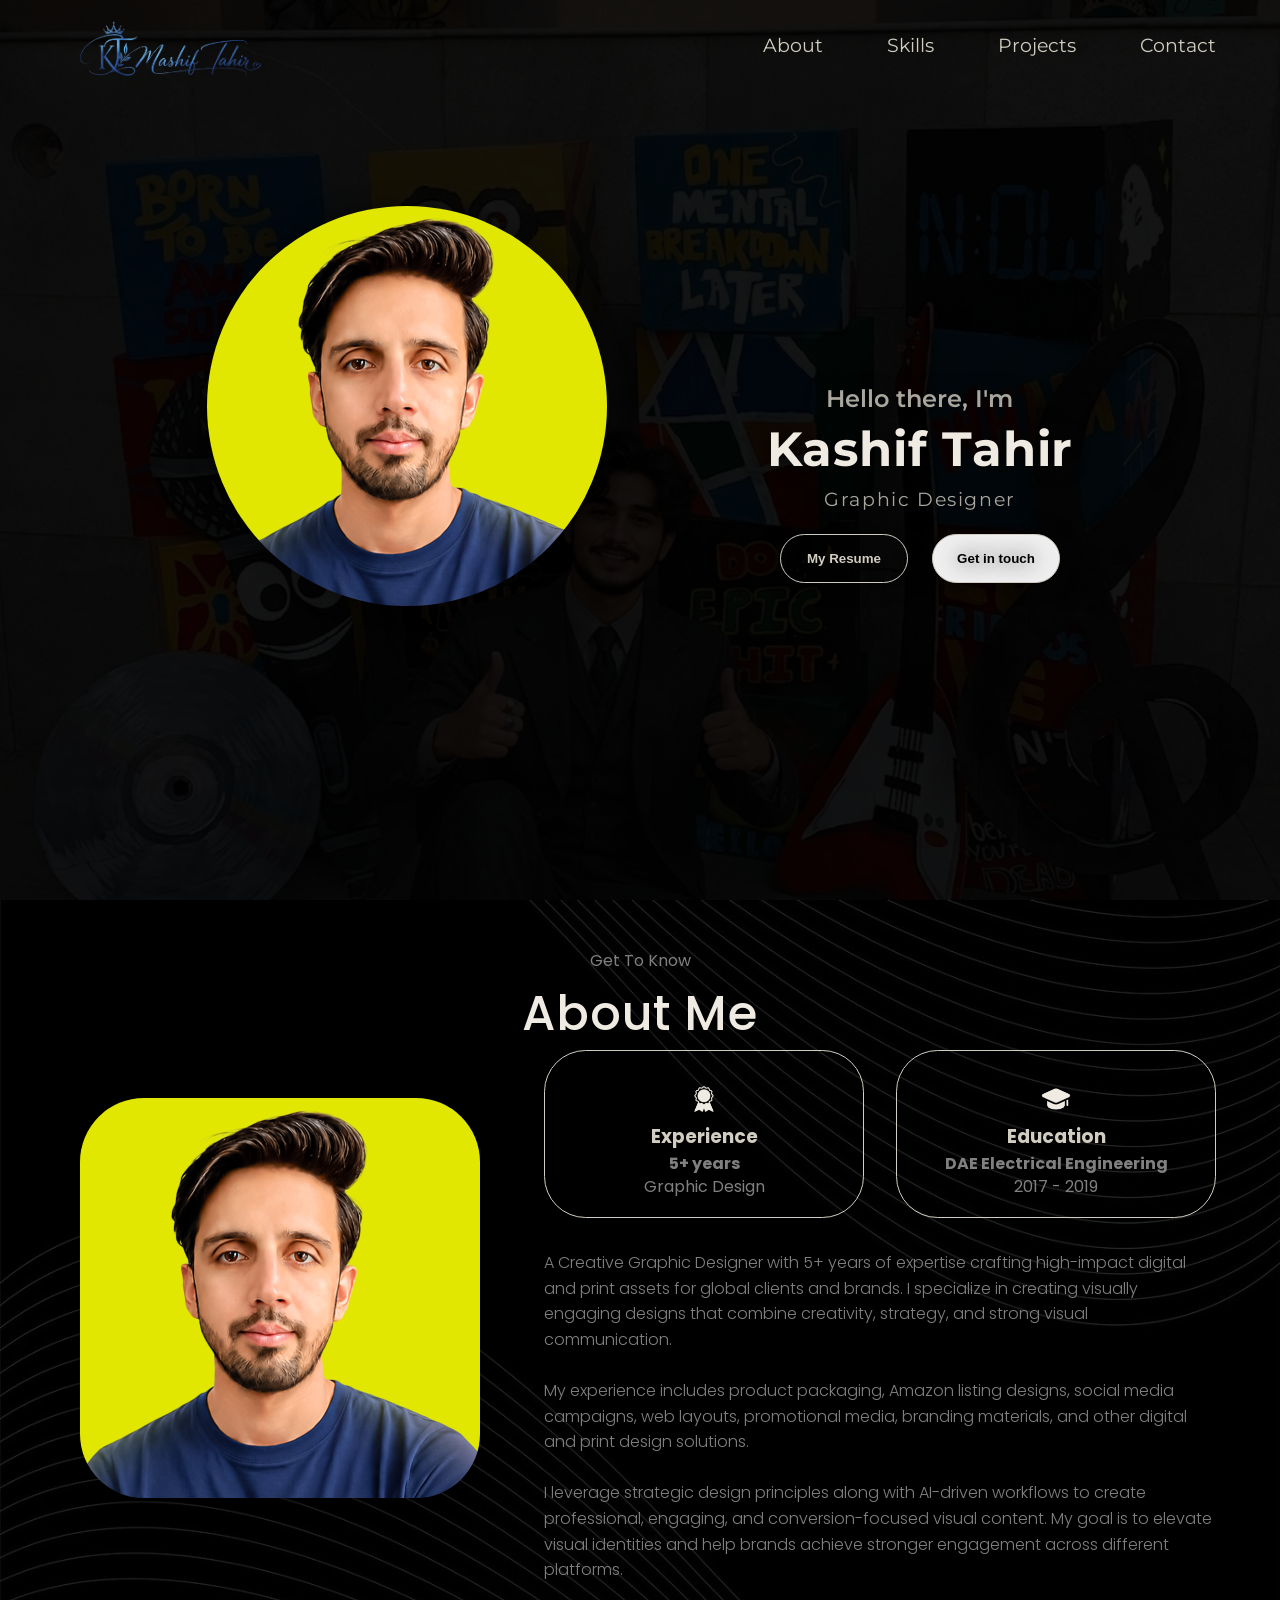
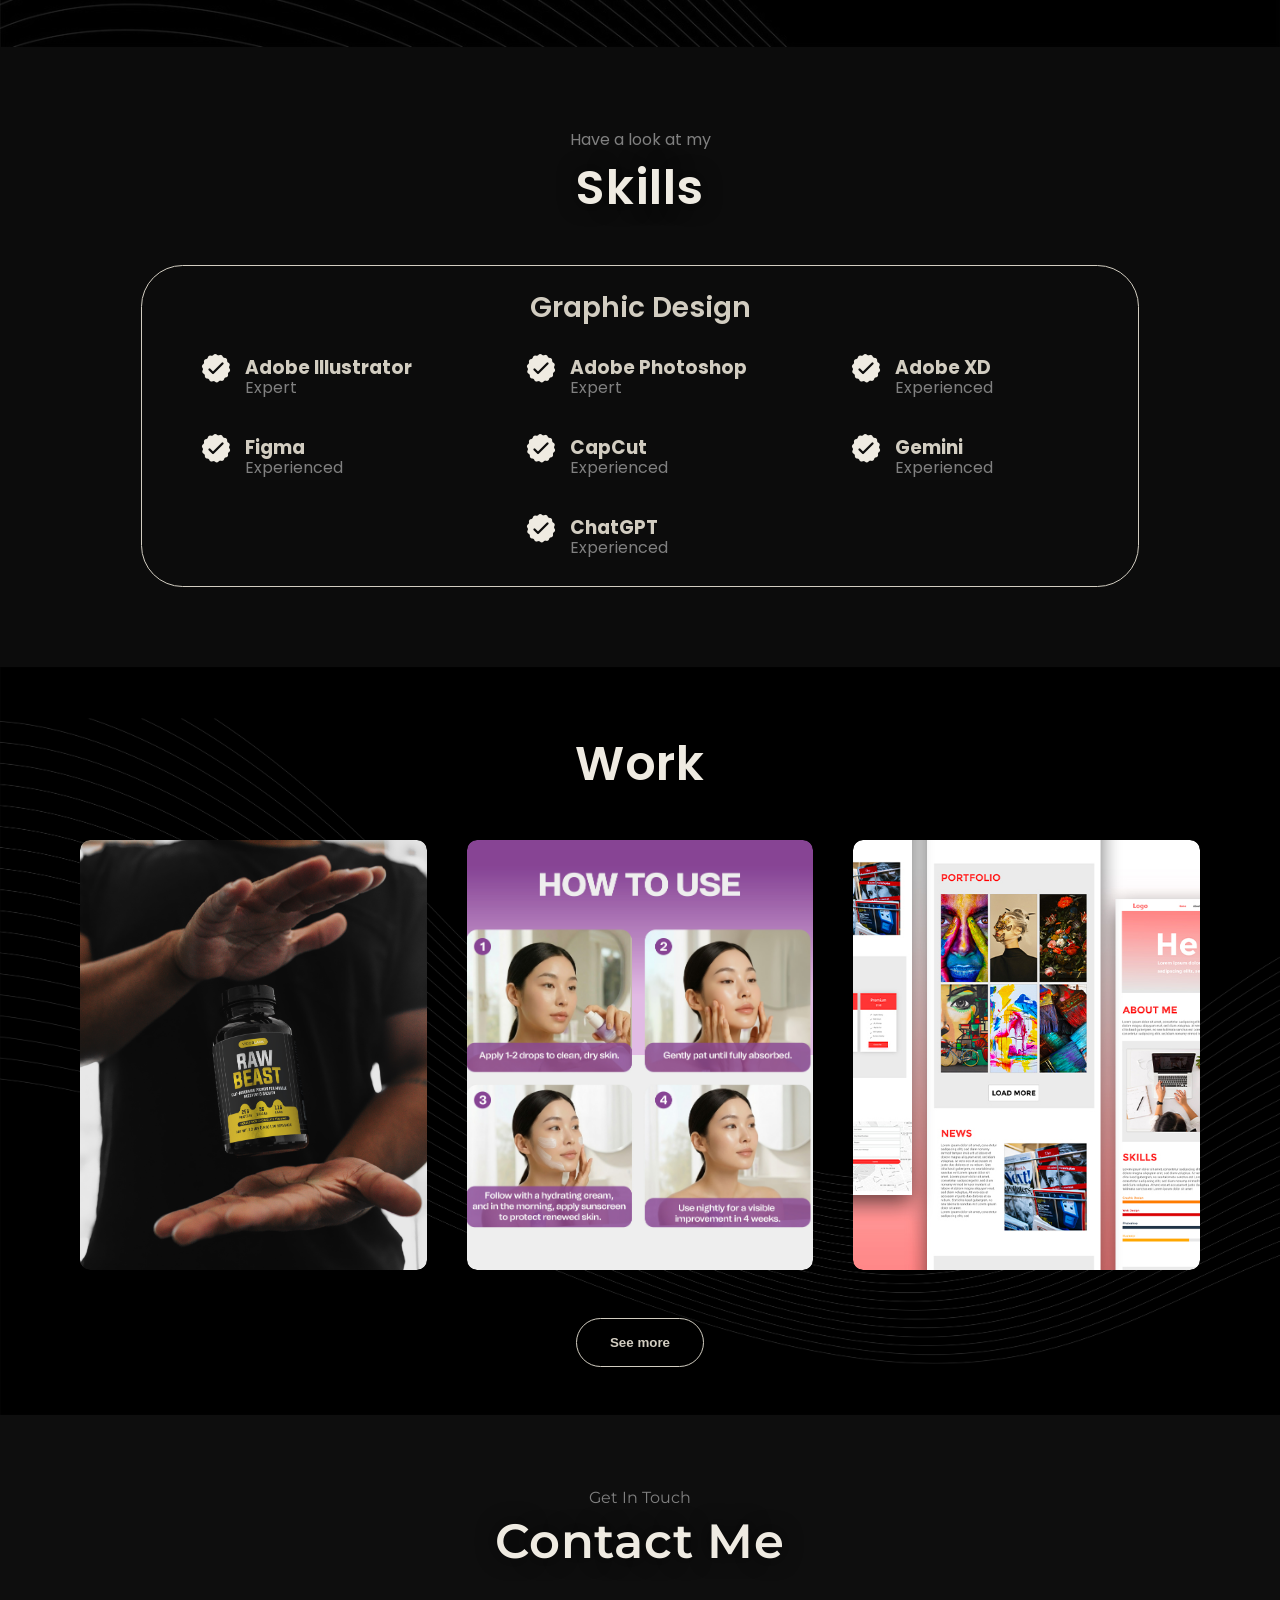
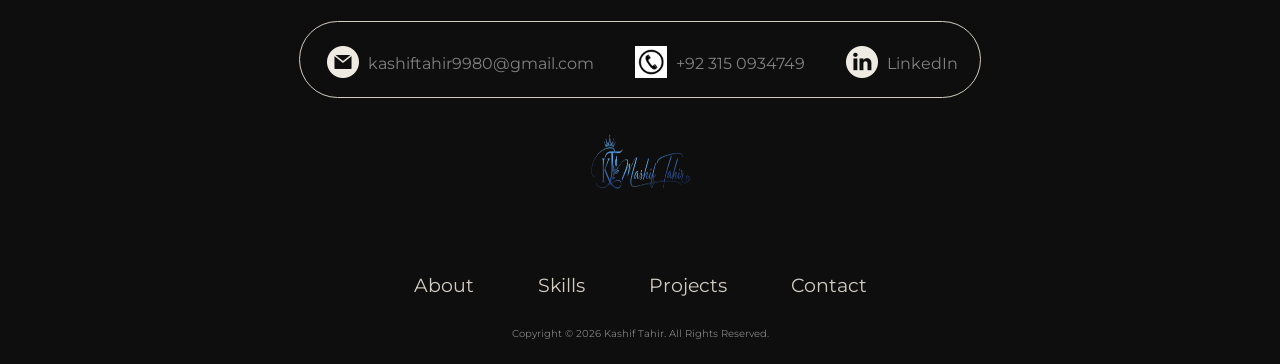
==== index.html @ 7c0a1537 "Initial commit" ====
<!DOCTYPE html>
<html lang="en">

<head>
    <meta charset="UTF-8">
    <meta name="viewport" content="width=device-width, initial-scale=1.0">
    <title>Kashif Tahir - Portfolio</title>
    <link rel="stylesheet" href="style.css">
    <link rel="stylesheet" href="mediaqueries.css">
</head>

<body bgcolor="#070707">

    <div class="intro">
        <h1 class="logo-header">
            <span class="intro-logo">K</span>
            <span class="intro-logo">A</span>
            <span class="intro-logo">S</span>
            <span class="intro-logo">H</span>
            <span class="intro-logo">I</span>
            <span class="intro-logo">F</span>
        </h1>
    </div>

    <nav id="desktop-nav" class="bgcolor">
        <div class="logo">
            <img src="./Assets/logo.png" alt="Kashif Tahir" onclick="location.href='./#profile'">
        </div>

        <div>
            <ul class="nav-links">
                <li><a href="#about">About</a></li>
                <li><a href="#skills">Skills</a></li>
                <li><a href="#projects">Projects</a></li>
                <li><a href="#contact">Contact</a></li>
            </ul>
        </div>
    </nav>

    <nav id="hamburger-nav">
        <div class="logo">Kashif Tahir</div>

        <div class="hamburger-menu">
            <div class="hamburger-icon" onclick="togglemenu()">
                <span></span>
                <span></span>
                <span></span>
            </div>

            <div class="menu-links" onclick="togglemenu()">
                <li><a href="#about" onclick="togglemenu()">About</a></li>
                <li><a href="#skills" onclick="togglemenu()">Skills</a></li>
                <li><a href="#projects" onclick="togglemenu()">Projects</a></li>
                <li><a href="#contact" onclick="togglemenu()">Contact</a></li>
            </div>
        </div>
    </nav>

    <!-- Profile -->
    <section id="profile">

        <div class="section__pic-container">
            <img class="home-pic"
                src="./Assets/hero.jpeg"
                alt="Kashif Tahir Graphic Designer">
        </div>

        <div class="section__text" class="show">

            <p class="section__text__p1">
                Hello there, I'm
            </p>

            <h1 class="title">
                Kashif Tahir
            </h1>

            <p class="section__text__p2">
                Graphic Designer
            </p>

            <div class="btn-container">

                <button class="btn btn-color-2"
                    onclick="window.open('./Assets/Kashif_Tahir_Professional_CV.pdf')">
                    My Resume
                </button>

                <button class="btn btn-color-1"
                    onclick="location.href='./#contact'">
                    Get in touch
                </button>

            </div>

        </div>
    </section>


    <!-- About -->
    <section id="about">

        <p class="section__text">
            Get To Know
        </p>

        <h1 class="title2">
            About Me
        </h1>

        <div class="section-container">

            <div class="section__pic-container">
                <img src="./Assets/hero.jpeg"
                    alt="Kashif Tahir Profile Picture"
                    class="about-pic">
            </div>

            <div class="about-details-container">

                <div class="about-containers">

                    <!-- Experience -->
                    <div class="details-container">

                        <img src="./Assets/experience.png"
                            alt="experience icon"
                            class="icon">

                        <h3 class="about-headings">
                            Experience
                        </h3>

                        <p>
                            <b>5+ years</b><br>
                            Graphic Design
                        </p>

                    </div>


                    <!-- Education -->
                    <div class="details-container">

                        <img src="./Assets/graduation.png"
                            alt="education icon"
                            class="icon">

                        <h3 class="about-headings">
                            Education
                        </h3>

                        <p>
                            <b>DAE Electrical Engineering</b><br>
                            2017 - 2019
                        </p>

                    </div>

                </div>


                <!-- About Description -->
                <div class="text-container">

                    <p>
                        A Creative Graphic Designer with 5+ years of expertise
                        crafting high-impact digital and print assets for
                        global clients and brands. I specialize in creating
                        visually engaging designs that combine creativity,
                        strategy, and strong visual communication.

                        <br><br>

                        My experience includes product packaging, Amazon
                        listing designs, social media campaigns, web layouts,
                        promotional media, branding materials, and other
                        digital and print design solutions.

                        <br><br>

                        I leverage strategic design principles along with
                        AI-driven workflows to create professional,
                        engaging, and conversion-focused visual content.
                        My goal is to elevate visual identities and help
                        brands achieve stronger engagement across different
                        platforms.

                    </p>

                </div>

            </div>

        </div>

    </section>


    <!-- Skills -->
    <section id="skills">

        <p class="section__text">
            Have a look at my
        </p>

        <h1 class="title">
            Skills
        </h1>

        <div class="skills-details-container">

            <div class="sk-details-container">

                <h2 class="skills-subtitle">
                    Graphic Design
                </h2>

                <div class="article-container">

                    <article>
                        <img src="./Assets/checkmark.png"
                            alt="skills checkmark"
                            class="icon">

                        <div>
                            <h3>Adobe Illustrator</h3>
                            <p>Expert</p>
                        </div>
                    </article>


                    <article>
                        <img src="./Assets/checkmark.png"
                            alt="skills checkmark"
                            class="icon">

                        <div>
                            <h3>Adobe Photoshop</h3>
                            <p>Expert</p>
                        </div>
                    </article>


                    <article>
                        <img src="./Assets/checkmark.png"
                            alt="skills checkmark"
                            class="icon">

                        <div>
                            <h3>Adobe XD</h3>
                            <p>Experienced</p>
                        </div>
                    </article>


                    <article>
                        <img src="./Assets/checkmark.png"
                            alt="skills checkmark"
                            class="icon">

                        <div>
                            <h3>Figma</h3>
                            <p>Experienced</p>
                        </div>
                    </article>


                    <article>
                        <img src="./Assets/checkmark.png"
                            alt="skills checkmark"
                            class="icon">

                        <div>
                            <h3>CapCut</h3>
                            <p>Experienced</p>
                        </div>
                    </article>


                    <article>
                        <img src="./Assets/checkmark.png"
                            alt="skills checkmark"
                            class="icon">

                        <div>
                            <h3>Gemini</h3>
                            <p>Experienced</p>
                        </div>
                    </article>


                    <article>
                        <img src="./Assets/checkmark.png"
                            alt="skills checkmark"
                            class="icon">

                        <div>
                            <h3>ChatGPT</h3>
                            <p>Experienced</p>
                        </div>
                    </article>

                </div>

            </div>

        </div>

    </section>


    <!-- Projects / Work -->
    <section id="projects">

        <p class="section__text">
            Explore my
        </p>

        <h1 class="title">
            Work
        </h1>

        <div class="work-list">

            <a href="./Assets/work1.jpeg">
                <div class="work">

                    <img src="./Assets/work1.jpeg"
                        alt="Product Packaging Design">

                    <div class="layer">
                        <h3>Product Packaging Design</h3>
                    </div>

                </div>
            </a>


            <a href="./Assets/work12.jpeg">
                <div class="work">

                    <img src="./Assets/work12.jpeg"
                        alt="Amazon Listing Design">

                    <div class="layer">
                        <h3>Amazon Listing Design</h3>
                    </div>

                </div>
            </a>


            <a href="./Assets/work3.jpeg">
                <div class="work">

                    <img src="./Assets/work3.jpeg"
                        alt="Social Media Design">

                    <div class="layer">
                        <h3>Social Media Design</h3>
                    </div>

                </div>
            </a>

        </div>

        <a href="projects.html">
            <button class="btn btn-color-2">
                See more
            </button>
        </a>

    </section>


    <!-- Contact -->
    <section id="contact">

        <p class="section__text"
            style="padding-bottom: 0.3rem;">
            Get In Touch
        </p>

        <h1 class="title"
            style="font-weight: 600;">
            Contact Me
        </h1>


        <div class="contact-info-upper-container">

            <!-- Email -->
            <div class="contact-info-container">

                <a href="mailto:kashiftahir9980@gmail.com">

                    <img src="./Assets/email.png"
                        alt="Email icon"
                        class="icon contact-icon">

                    <p>
                        kashiftahir9980@gmail.com
                    </p>

                </a>

            </div>


            <!-- Phone -->
            <div class="contact-info-container">

                <a href="tel:+923150934749">

                    <img src="./Assets/phone.png"
                        alt="Phone icon"
                        class="icon contact-icon">

                    <p>
                        +92 315 0934749
                    </p>

                </a>

            </div>


            <!-- LinkedIn -->
            <div class="contact-info-container">

                <a href="https://linkedin.com/in/kashif-tahir"
                    target="_blank">

                    <img src="./Assets/linkedin.png"
                        alt="LinkedIn icon"
                        class="icon contact-icon">

                    <p>
                        LinkedIn
                    </p>

                </a>

            </div>

        </div>


        <div class="logo">

            <img src="./Assets/logo.png"
                alt="Kashif Tahir"
                onclick="location.href='./#profile'">

        </div>

    </section>


    <!-- Footer -->
    <footer>

        <nav>

            <div class="nav-links-container2">

                <ul class="nav-links">

                    <li>
                        <a href="#about">
                            About
                        </a>
                    </li>

                    <li>
                        <a href="#skills">
                            Skills
                        </a>
                    </li>

                    <li>
                        <a href="#projects">
                            Projects
                        </a>
                    </li>

                    <li>
                        <a href="#contact">
                            Contact
                        </a>
                    </li>

                </ul>

            </div>

        </nav>

        <br>

        <p>
            Copyright &#169; 2026 Kashif Tahir.
            All Rights Reserved.
        </p>

    </footer>


    <script defer src="script.js"></script>

</body>

</html>
---- style.css ----
/*GENERAL*/

@import url('https://fonts.googleapis.com/css2?family=Montserrat:ital,wght@0,100..900;1,100..900&display=swap');
@import url('https://fonts.googleapis.com/css2?family=Poppins:ital,wght@0,100;0,200;0,300;0,400;0,500;0,600;0,700;0,800;0,900;1,100;1,200;1,300;1,400;1,500;1,600;1,700;1,800;1,900&display=swap');
@font-face {
    font-family: myfont;
    src: url("./Assets/BrittanySignature.ttf") format("ttf");
    font-weight: normal;
    font-style: normal;

}

*{
    margin: 0;
    padding: 0;
}

body {   
    font-family: "Montserrat", "Poppins" ;
    background-color: #0e0e0e;

}

body::-webkit-scrollbar {
    display: none;
}

html {
    scroll-behavior: smooth;
}

p {
    color: rgb(128, 128, 128);
}

/* INTRO SCREEN */

.intro{
    position: fixed;
    z-index: 2;
    left: 0;
    top: 0;
    width: 100%;
    height: 100vh;
    background-color: #0c0c0c;
    transition: 1s;
}

.logo-header {
    position: absolute;
    top: 45%;
    left: 50%;
    transform: translate(-50%, -50%);
    color: #d2cdc1;
}

.intro-logo {
    position: relative;
    display: inline-block;
    bottom: -25px;
    opacity: 0;
    font-weight: 300;
    font-family: 'Montserrat';
}

.intro-logo.active {
    bottom: 0;
    opacity: 1;
    transition: ease-in-out 0.5s;
}

.intro-logo.fade {
    bottom: 150px;
    opacity: 0;
    transition: ease-in-out 0.5s;
}


/*TRANSITION*/

a, .btn {
  transition: all 300ms ease;  
}

/*DESKTOP NAV*/

#desktop-nav {
    display: flex;
    width: 90%;
    
    position: absolute;
    justify-content: space-between;
    align-items: center;
    height: 10vh;
    padding: 0 5%;
    z-index: 1;

    /* transition: all 300ms ease; */
}

/* .bgcolor {
    background-color:none;
    transition: all 300ms ease;
} */


.nav-links {
    gap: 4rem;
    list-style: none;
    font-size: 1.2rem;
    margin-top: 0.3rem;

}

a {
    color: #d2cdc1;
    text-decoration: none;
    text-decoration-color: #141414;
}

nav a:hover {
    color: purple;
    text-decoration: underline;
    text-underline-offset: 0.8rem;
}

#desktop-nav .logo {
    display: flex;
    height: 65px;
    width: 105px;
    margin-top: 0.5rem;
    padding-left: 10px;
}

.logo:hover {
    cursor: pointer;
}

/*HAMBURGER NAV*/


#hamburger-nav, .nav-links {
    display: flex;
}

#hamburger-nav {
    justify-content: center;
    align-items: center;
    height: 10vh;
    padding-left: 5rem;
    padding-right: 6rem;
    position: absolute;
    background-color: transparent;
    color: transparent;
    z-index: 1;
}

#hamburger-nav {
    display: none;
}

.hamburger-menu {
    position: relative;
    display: inline-block;
}

.hamburger-icon {
    display: flex;
    flex-direction: column;
    justify-content: space-between;
    height: 24px;
    width: 30px;
    cursor: pointer;
}

.hamburger-icon span {
    width: 100%;
    height: 2px;
    background-color: #d2cdc1;
    transition: all 0.3 ease-in-out;
}

.menu-links {
    position: absolute;
    top: 100%;
    right: 0;
    background-color: #141414;
    width: fit-content;
    max-height: 0;
    overflow: hidden;
    transition: all 0.3 ease-in-out;
}

.menu-links a {
    display: block;
    padding: 10px;
    text-align: center;
    font-size: 1.5rem;
    color: #d2cdc1;
    text-decoration: none;
    transition: all 0.3 ease-in-out;
}

.menu-links li {
    list-style: none;
}

.menu-links.open {
    max-height: 300px;
}

.hamburger-icon.open span:first-child {
    transform: rotate(45deg) translate(10px,5px);
}

.hamburger-icon.open span:nth-child(2) {
    opacity: 0;;
}

.hamburger-icon.open span:last-child {
    transform: rotate(-45deg) translate(10px,-5px);
}

.hamburger-icon span:first-child {
    transform: none;
}

.hamburger-icon span:first-child {
    opacity: 1;
}

.hamburger-icon span:first-child {
    transform: none;
}

/*SECTIONS*/

section {
    padding-top: 4vh;
    height: 96vh;
    box-sizing: border-box;
    min-height: fit-content;
}

.section-container {
    display: flex;
}

/*PROFILE SECTION*/

#profile {
    padding-top: 3.5rem;
    display: flex;
    justify-content: center;
    gap: 10rem;
    height: 100vh;
    background-color: #0a0a0a;
    background-image: url('./Assets/bg.png');
    background-size: cover;
    background-repeat: no-repeat;
    background-attachment: fixed;
    background-position: center;
    background-blend-mode: overlay;
    background-size: 105%;
}



.home-pic {
    display: flex;
    height: 400px;
    width: 400px;
    margin: 9.4rem 0;
    border-radius: 50%;
    box-shadow: 0 0 25px rgba(0, 0, 0,0.4);
}

.section__text {
    align-self: center;
    text-align: center;
    opacity: 0;
    transition: all 800ms;
    filter: blur(5px);
}

.show{
    opacity: 1;
    filter: blur(0);

}

.section__text p {
    color: #a9a69e;
    text-shadow: 0 0 20px rgba(0,0,0, 0.744);
}

.section__text__p1 {
    font-weight: 600;
    text-align: center;
    font-size: 1.5rem;
    margin-bottom: 0.4rem;
    margin-top: 0.7rem;
}

.section__text__p2 {
    font-weight: 400;
    letter-spacing: 0.1rem;
    font-size: 1.2rem;
}

.title {
    font-weight: 700;
    font-size: 3rem;
    text-align: center;
    color: #efebe2;
    margin-bottom: 0.6rem;
    text-shadow: 0 0 20px rgba(0,0,0, 0.744);
    letter-spacing: 0.05rem;
}

#socials_container {
    display: flex;
    justify-content: center;
    margin-top: 2rem;
    gap: 1rem;
}

/*ICONS*/

.icon {
    cursor: pointer;
    height: 2rem;
    margin-top: 1rem;
    text-shadow: 0 0 20px rgba(0,0,0, 0.8);
    padding-inline: 5px;
}

.btn-container {
    display: flex;
    justify-content: center;
    gap: 1rem;
    transition-delay: 1s;
}

.btn {
    font-weight: 600;
    transition: all 300ms ease;
    padding: 1rem;
    width: 8rem;
    border-radius: 2rem;
    margin-top: 1.4rem;   
    box-shadow: 0 0 20px rgba(0, 0, 0, 0.8);
    text-shadow: 0 0 20px rgba(0,0,0, 0.8);
}

.btn-color-1, .btn-color-2 {
    border: #d2cdc1 0.1rem solid;
}
.btn-color-2 {
    color: #d2cdc1;
}

.btn-color-1:hover, .btn-color-2:hover {
    cursor: pointer;
}

.btn-color-2:hover {
    background: none;
    color: purple;
    border: purple 0.1rem solid;
    box-shadow: 0 0 20px rgba(128,0,128,0.3);
}

.btn-color-1:hover {
    background: purple;
    color: #d2cdc1;
    border: purple;
    box-shadow: 0 0 20px rgba(128,0,128,0.3);
}

.btn-color-2 {
    background: none;
}

btn-color-2:hover {
    border:#d2cdc1 0.1rem solid;
}

.btn-container {
    gap: 1.5rem;
}

/*ABOUT SECTION*/

#about {
    position: relative;
    padding-top: 3rem;
    padding-bottom: 4rem;
    height: auto;
    background-color: #222222;
    background-image: url('./Assets/black.jpg');
    background-size: cover;
    background-repeat: no-repeat;
    background-blend-mode: overlay;
    font-family: "Poppins";
}

.title2 {
    font-family: "Poppins", sans-serif;
    color: #efebe2;
    margin-top: 0.3rem;
    font-weight: 500;
    font-size: 3rem;
    text-align: center;
    text-shadow: 0 0 20px rgba(0,0,0, 0.744);
    letter-spacing: 0.05rem;
}

.about-pic {
    height: 400px;
    width: 400px;
    margin-left: 3rem;
    margin-top: 3rem;
    border-radius: 4rem;
    box-shadow: 0 0 25px rgba(0, 0, 0,0.4);
}

.about-containers {
    gap: 2rem;
    margin-bottom: 2rem;
    padding-left: 2rem;
    padding-right: 2rem;
    justify-content: center;
}

.about-details-container {
    justify-content: center;
    flex-direction: column;
    flex: 1;
}

.about-containers,
.about-details-container {
    display: flex;
}

.section-container {
    gap: 2rem;
    height: auto;
    align-items: flex-start;
    padding: 0 2rem;
}

.details-container {
    padding: 1rem 1.5rem 1.2rem 1.5rem;
    flex: 1;
    background: none;
    border-radius: 2.6rem;
    border: #d2cdc1 0.1rem solid;
    text-align: center;
    line-height: 1.4rem;
    transition: all 300ms ease;
}

.details-container:hover {
    background: #0a0a0a;
    color: purple;
    border: purple 0.1rem solid;
    box-shadow: 0 0 20px rgba(128,0,128,0.3);
}

.about-headings {
    color: #d2cdc1;
    padding-top: 0.3rem;
    padding-bottom: 0.3rem;
}

.text-container {
    font-family: "Poppins", sans-serif;
    font-weight: 300;
    color: #d2cdc1;
    padding: 0 2rem 0 2rem;
    text-align: left;
    line-height: 1.6rem;
}

/*SKILLS*/

#skills {
    position: relative;
    background-image: url(./Assets/about.jpeg);
    padding: 5rem 0;
    height: 100vh;
    background-color: #0c0c0c;
    background-size: cover;
    background-repeat: no-repeat;
    background-blend-mode: overlay;
    font-family: "Poppins";
    background-position: center;
    background-attachment: fixed;
    height: fit-content;
}

#skills .title{
    font-weight: 600;
}

.skills-subtitle {
    color: #d2cdc1;
    font-weight: 600;
    font-size: 1.75rem;
    margin-bottom: 2rem;
    margin-top: 2rem;

}

.skills-details-container {
    display: flex;
    justify-content: center;
    flex-direction: column;
}

.article-container {
    display: flex;
    text-align: initial;
    flex-wrap: wrap;
    flex-direction: row;
    gap: 2rem;
    justify-content: space-evenly;
    padding-bottom: 1rem;
}

article {
    display: flex;
    width: 15rem;
    justify-content: left;
    gap: 0.5rem;
    margin-top: 0.5rem;
}
article .icon {
    cursor: default;
    margin-top: -4px;
}
article h3{
    color: #d2cdc1;
}

.sk-details-container {
    padding-bottom: 0.8rem;
    flex: 1;
    background: none;
    border-radius: 2.6rem;
    border: #070707 0.1rem solid;
    border-color: #d2cdc1;
    text-align: center;
    line-height: 1.25rem;
    margin-left: 11%;
    margin-right: 11%;
    margin-top: 2rem;
    padding-bottom: 0.7rem;
    transition: all 300ms ease;
}

.sk-details-container:hover{
    background: #0a0a0a;
    color: purple;
    border: purple 0.1rem solid;
    box-shadow: 0 0 15px rgba(128,0,128,0.2);
}



/* PROJECTS */

#projects {
    position: relative;
    background-image: url("./Assets/huji22.jpg");
    background-color: #1e1e1e;
    background-size: cover;
    background-repeat: no-repeat;
    background-blend-mode: overlay;
    font-family: "Poppins";
    height: fit-content;
    padding-bottom: 3rem;
}

#projects .title {
    font-weight: 600;
}

.work-list {
    display: grid;
    grid-template-columns: repeat(auto-fit, minmax(300px, 2fr));
    grid-gap: 40px;
    margin: 40px 5rem;
}

.work {
    border-radius: 10px;
    position: relative;
    overflow: hidden;
}

.work img {
    width: 100%;
    border-radius: 10px;
    display: block;
    aspect-ratio: 1/1;
    transition: transform 0.3s;
}

.layer {
    width: 100%;
    height: 0;
    background: linear-gradient(rgba(0,0,0,0), #070707) ;
    border-radius: 10px;
    position: absolute;
    left: 0;
    bottom: 0;
    overflow: hidden;
    display: flex;
    align-items: center;
    justify-content: center;
    flex-direction: column;
    text-align: center;
    transition: height 0.3s;
}

.layer h3 {
    color: #d2cdc1;
    text-shadow: 0 0 40px #070707;
    font-weight: 600;
}


.work img {
    height: 430px;
    width: 100%;
    object-fit: cover;
}

.work:hover img{
    transform: scale(1.1);
    width: 100%;
    border-radius: 10px;
    display: block;
    
}

.work:hover .layer {
    height: 100%;
}

.work:hover{
    box-shadow:  0 0 40px rgba(0, 0, 0, 0.204);
}

#projects button {
    margin: 3rem auto auto auto;
    display: block;
}


/* CONTACT */

#contact {
    height: 50vh;
    display: flex;
    justify-content: center;
    flex-direction: column;
    align-items: center;
    padding-bottom: 2rem;
}

.contact-info-upper-container {
    display: inline-block;
    justify-content: center;
    border-radius: 4rem;
    border: #d2cdc1 0.1rem solid;
    margin-top: 2.6rem;
    margin-left: auto;
    margin-right: auto;
    margin-bottom: 1rem;
    padding: 0.4rem;
    transition: all 0.3s ease;
}

.contact-info-upper-container:hover {
    border-color: purple;
    box-shadow: 0 0 30px rgba(128, 0, 128, 0.14);
}

.contact-info-container {
    display: inline-block;
    align-items: center;
    justify-content: center;
    gap: 1rem;
    margin: 0.05rem 1rem;
    padding-bottom: 0.5rem;
    width: auto;
}

.contact-info-container p {
    display: inline-block;
    justify-content: center;
    vertical-align: 9px;
}

.contact-info-container img:hover {
    color: purple;
    fill: purple;
}


#contact .logo img {
    display: flex;
    margin-top: 1rem;
    justify-content: center;
    align-items: center;
    height: 65px;
    width: 105px;
 
}

/* FOOTER */

footer{
    display: flex;
    flex-direction: column;
    align-items: center;
    justify-content: center;
}

footer .nav-links-container, .nav-links {
    padding: 0;
    margin: auto;
}
footer nav{
    padding: 0;
}

footer .nav-links-container2 {
    display: flex;
    flex-direction: column;
    justify-content: center;
    align-items: center;
    padding: 0;
    margin-top: 0.5rem;
}

.nav-links-container2 .nav-links{
    padding: 0;
    align-items: center;
    display: flex;
    flex-direction: row;
    justify-content: center;
}

footer p {
    display: flex;
    justify-content: center;
    margin-top: 0.7rem;
    padding-bottom: 1.5rem;
    font-size: x-small;
}


/* ALL PROJECTS PAGE */

#all-projects {
    position: relative;
    background-image: url("./Assets/huji25.jpg");
    background-color: #1e1e1e;
    background-size: cover;
    background-repeat: no-repeat;
    background-blend-mode: overlay;
    background-position: center;
    background-attachment: fixed;
    font-family: "Poppins";
    height: auto;
    padding-bottom: 2rem;
}

#all-projects p{
    height: 100%;
}


#all-projects .title{
    font-weight: 600;
}
---- mediaqueries.css ----
@media screen and (max-width: 1244px) {
    #about {
        height: fit-content;
        padding-bottom: 4rem;
    }
    .about-pic {
        width: 320px;
        height: 320px;
        margin-left: 2rem;
        margin-top: 3rem;
    }
    .about-containers {
        padding-right: 2rem;
        gap: 2rem;
    }
    .text-container {
        padding-right: 2rem;
    }
}

@media screen and (max-width: 1140px) {

    #desktop-nav .nav-links {
        display: none;
    }
    #desktop-nav {
        margin: 0;
        left: 0;
    }
    #hamburger-nav {
        display: flex;
        right: 0;
        padding-right: 5%;
    }
    #skills, .skills-details-container {
        padding-bottom: 3rem;
    }
    #profile {
        height: auto;
        padding-top: 7rem;
        padding-bottom: 2rem;
        display: flex;
        flex-direction: column;
        align-items: center;
        gap: 2rem;
    }
    .home-pic {
        width: 275px;
        height: 275px;
        margin: 0 auto;
    }

    /* About section - image left, cards+text stacked right */
    #about {
        height: fit-content;
        padding-bottom: 3rem;
    }
    #about .section-container {
        display: flex;
        flex-direction: row;
        align-items: flex-start;
        height: auto;
        padding: 0 2rem;
        gap: 2rem;
    }
    #about .section__pic-container {
        flex: 0 0 240px;
        display: flex;
        align-items: flex-start;
        justify-content: center;
    }
    #about .about-pic {
        width: 220px;
        height: 320px;
        margin: 0;
        margin-top: 0.5rem;
        border-radius: 2rem;
    }
    #about .about-details-container {
        flex: 1;
        display: flex;
        flex-direction: column;
        min-width: 0;
    }
    #about .about-containers {
        padding: 0;
        gap: 1rem;
        margin-bottom: 1.5rem;
        flex-wrap: nowrap;
        justify-content: center;
        align-items: stretch;
    }
    #about .about-containers .details-container {
        flex: 1;
        min-width: 0;
        padding: 0.3rem 0.8rem 0.4rem 0.8rem;
        line-height: 1rem;
        font-size: 0.65rem;
        border-radius: 1.5rem;
        display: flex;
        flex-direction: column;
        align-items: center;
        justify-content: center;
    }
    #about .about-containers .details-container p {
        font-size: 0.58rem;
        line-height: 1rem;
        margin-bottom: 0.2rem;
    }
    #about .about-containers .details-container p:last-child {
        margin-bottom: 0;
    }
    #about .about-containers .details-container h3 {
        font-size: 0.67rem;
        padding-top: 0.1rem;
        padding-bottom: 0.1rem;
    }
    #about .about-containers .details-container .icon {
        height: 1rem;
        margin-top: 0.2rem;
    }
    #about .text-container {
        padding: 0 0 1.5rem 0;
        line-height: 0.6rem;
        font-size: 0.62rem;
    }

    section {
        height: fit-content;
        padding: 5%;
    }
    .section-container {
        height: fit-content;
    }
    .intro {
        width: 100%;
    }

    #skills {
        height: fit-content;
    }
    .skills-details-container {
        padding: 0 8%;
    }
    .sk-details-container {
        margin: 0;
    }

    #contact {
        height: fit-content;
    }
    #contact .title {
        margin-bottom: 2rem;
    }
    .contact-info-upper-container {
        width: fit-content;
        display: flex;
        flex-direction: column;
        border-radius: 2rem;
        margin: 0;
        margin-bottom: 1rem;
        padding: 0;
        padding-bottom: 0.2rem;
    }
    footer {
        display: flex;
        flex-direction: column;
        align-items: center;
        justify-content: center;
    }
    footer .nav-links-container, .nav-links {
        padding: 0;
        margin: auto;
    }
    footer nav {
        padding: 0;
    }
    #all-projects {
        width: 100%;
        margin: 0;
    }
    .work-list {
        grid-template-columns: repeat(auto-fit, minmax(300px, 1fr));
        padding: 0 5%;
    }
}

@media screen and (max-width: 825px) {
    #about .section-container {
        flex-direction: column;
        align-items: center;
    }
    #about .section__pic-container {
        width: 100%;
        justify-content: center;
    }
    #about .about-pic {
        width: 240px;
        height: 280px;
        margin: 1rem auto;
    }
    #about .about-details-container {
        width: 100%;
    }
    #about .about-containers {
        justify-content: center;
    }
    #about .about-containers .details-container {
        min-width: 200px;
        max-width: 280px;
    }
}

@media screen and (max-width: 620px) {
    .work-list {
        margin: 0;
        grid-template-columns: auto;
    }
    section {
        width: auto;
        margin-left: 0;
        margin-right: 0;
        padding: 3%;
    }
    #contact {
        margin-top: 1rem;
    }
    #about .about-containers {
        flex-direction: column;
        align-items: center;
    }
    #about .about-containers .details-container {
        width: 90%;
        max-width: 320px;
    }
}

@media (prefers-reduced-motion) {
    .section__text {
        transition: none;
    }
}
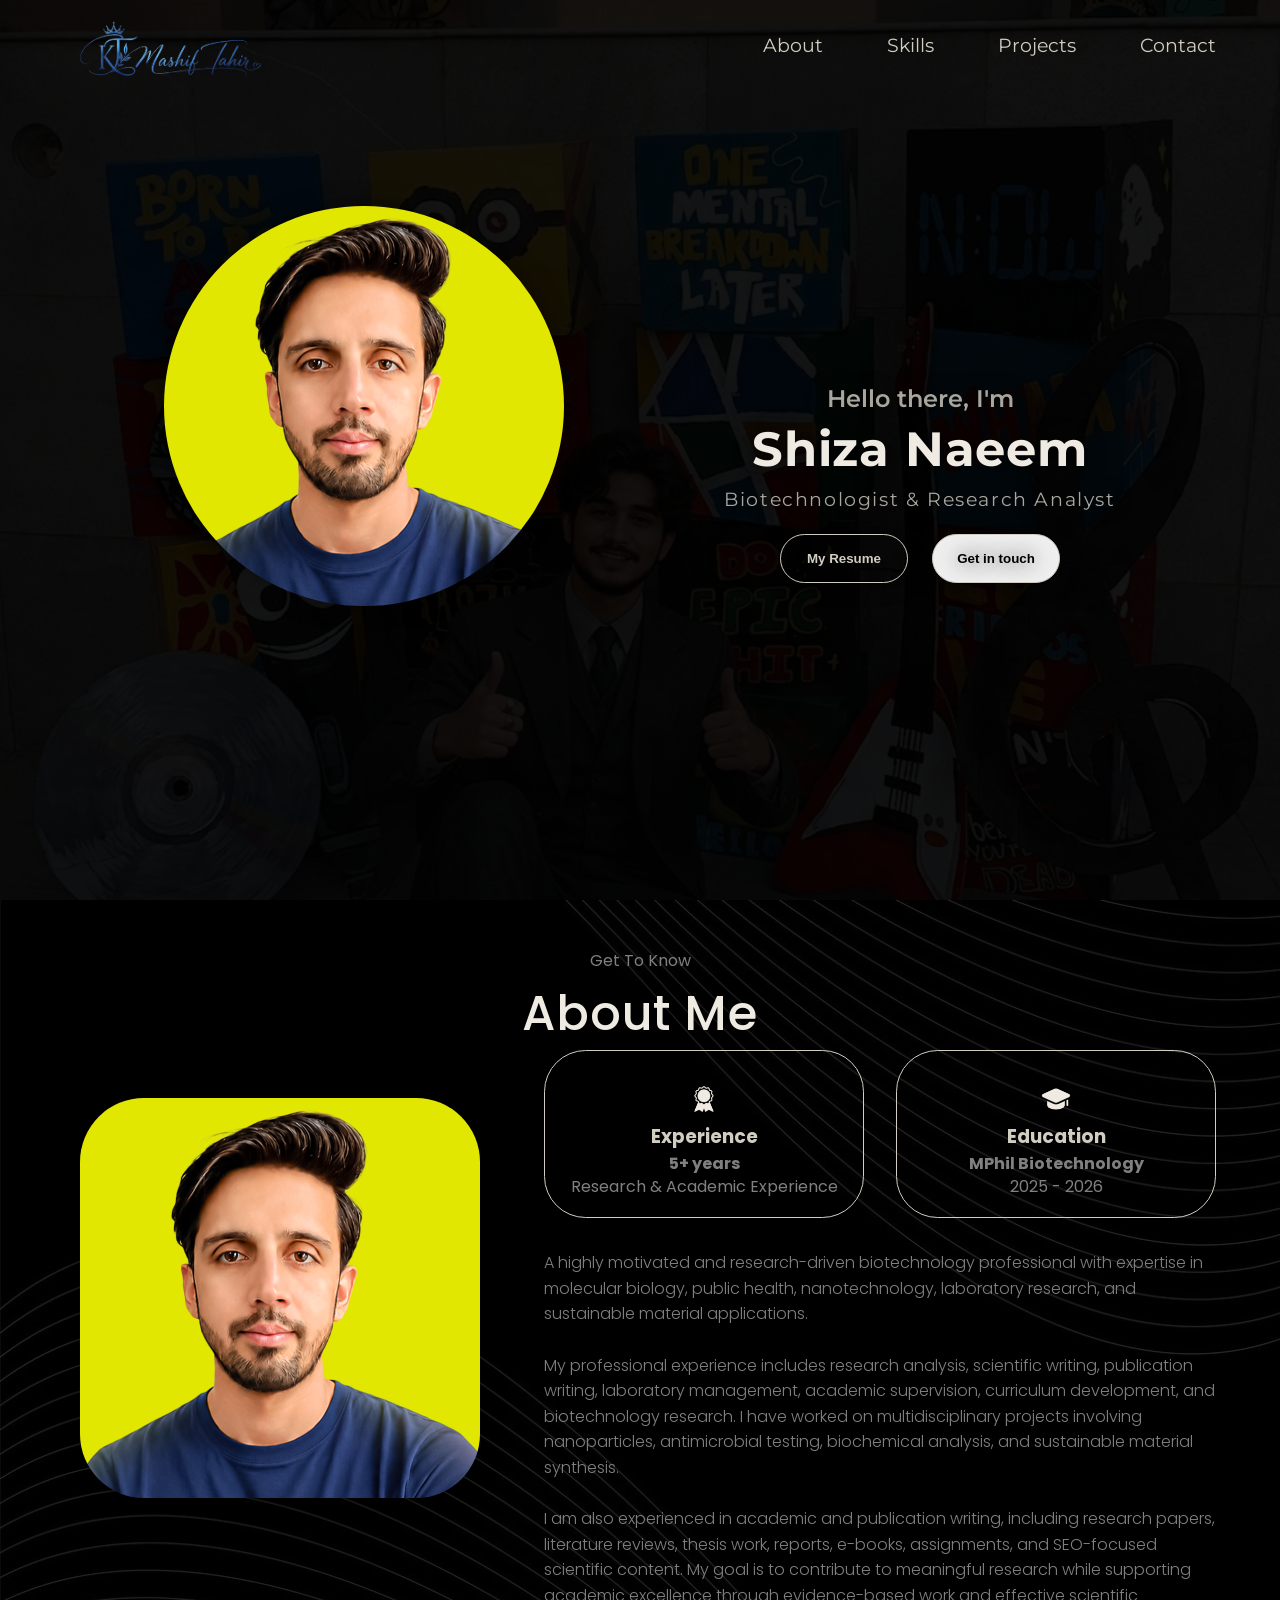
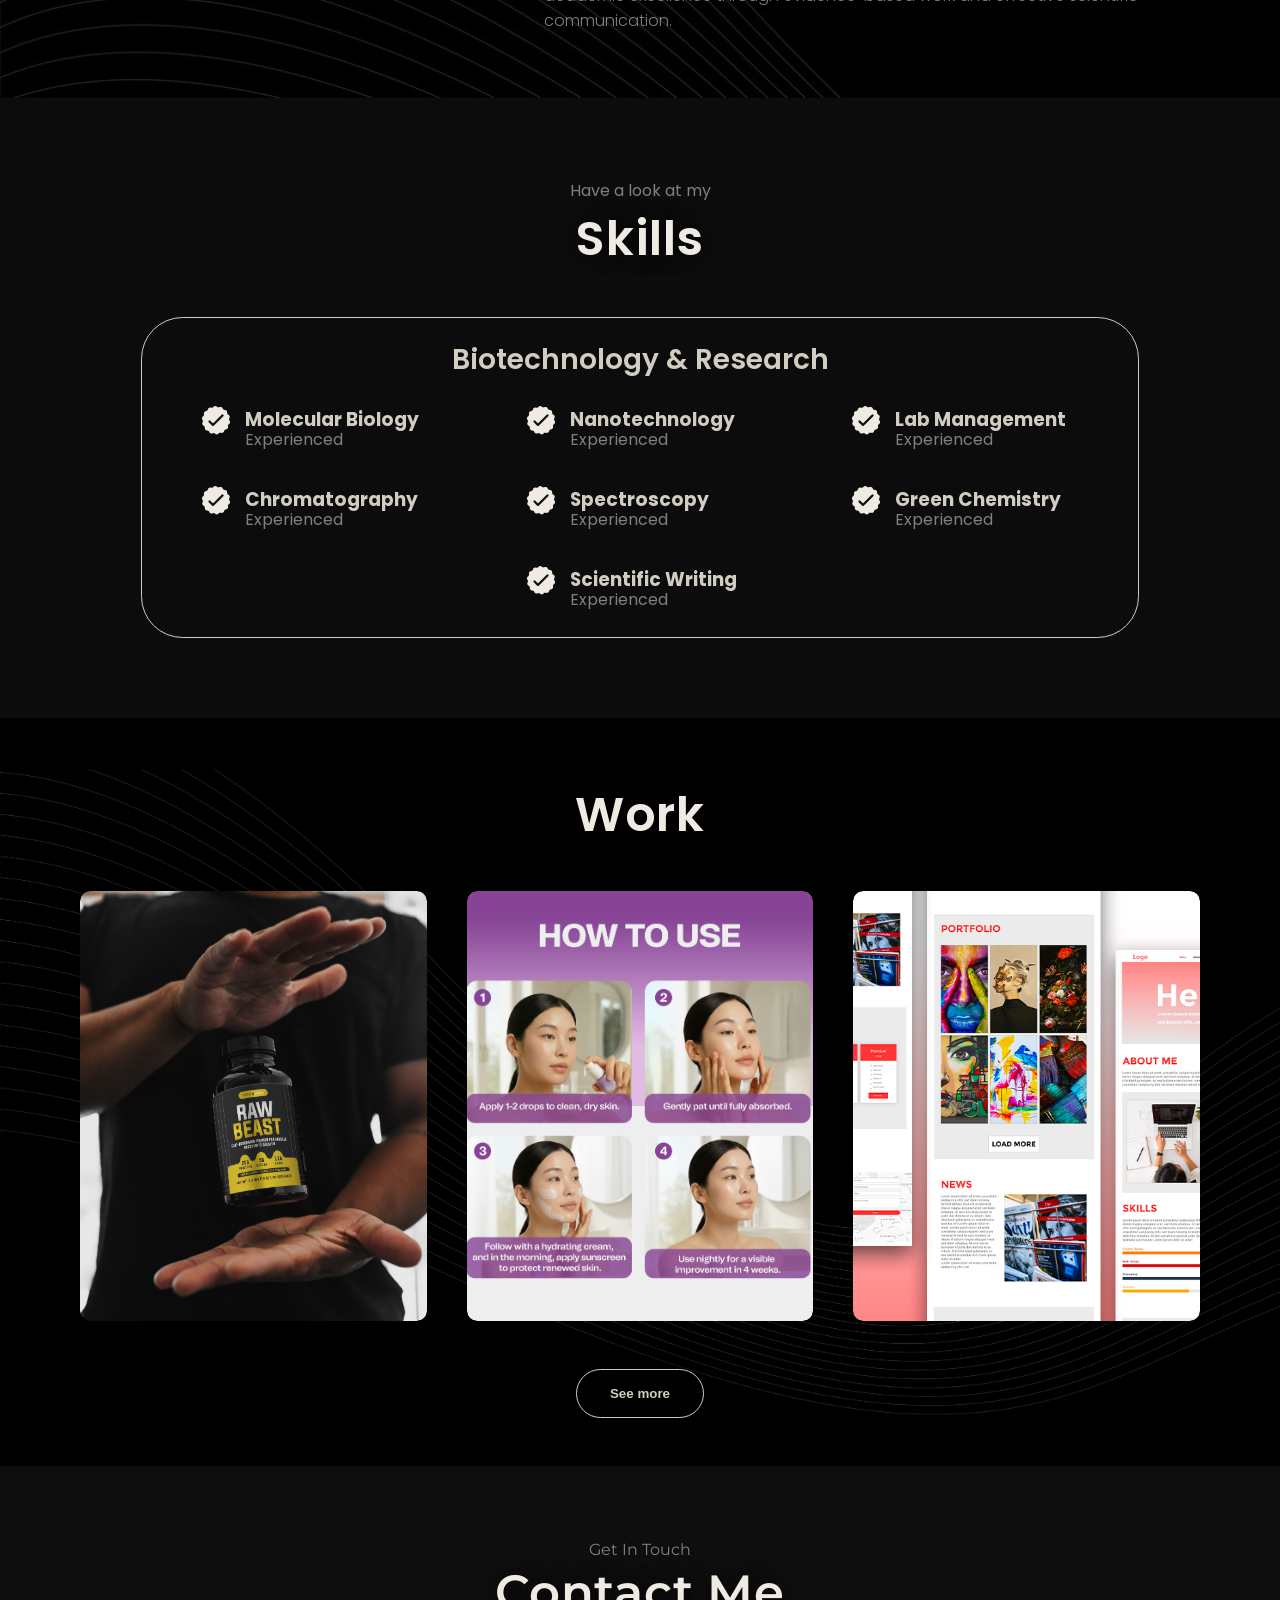
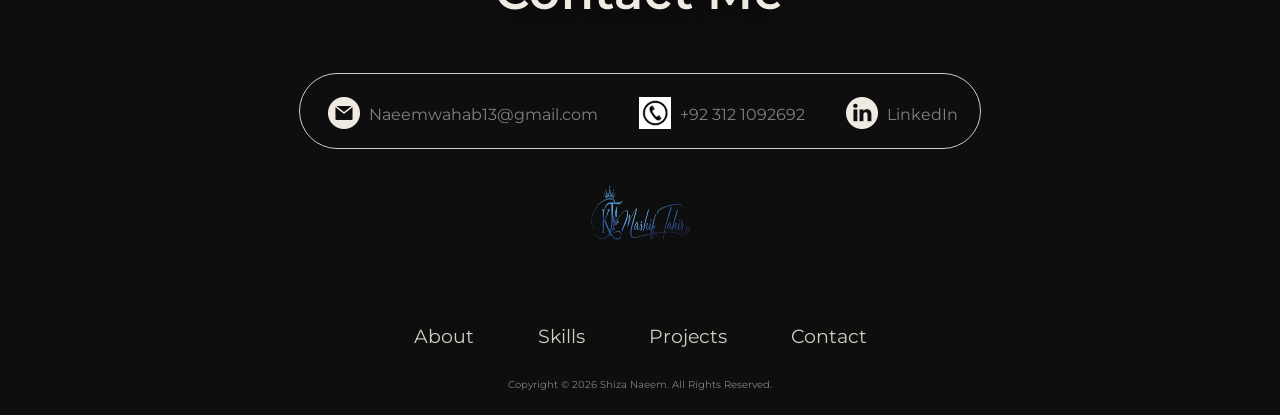
==== commit 77c6d165: "df" ====
--- a/index.html
+++ b/index.html
@@ -1,10 +1,11 @@
+
 <!DOCTYPE html>
 <html lang="en">
 
 <head>
     <meta charset="UTF-8">
     <meta name="viewport" content="width=device-width, initial-scale=1.0">
-    <title>Kashif Tahir - Portfolio</title>
+    <title>Shiza Naeem - Portfolio</title>
     <link rel="stylesheet" href="style.css">
     <link rel="stylesheet" href="mediaqueries.css">
 </head>
@@ -13,18 +14,18 @@
 
     <div class="intro">
         <h1 class="logo-header">
-            <span class="intro-logo">K</span>
-            <span class="intro-logo">A</span>
             <span class="intro-logo">S</span>
             <span class="intro-logo">H</span>
             <span class="intro-logo">I</span>
-            <span class="intro-logo">F</span>
+            <span class="intro-logo">Z</span>
+            <span class="intro-logo">A</span>
+            <span class="intro-logo">N</span>
         </h1>
     </div>
 
     <nav id="desktop-nav" class="bgcolor">
         <div class="logo">
-            <img src="./Assets/logo.png" alt="Kashif Tahir" onclick="location.href='./#profile'">
+            <img src="./Assets/logo.png" alt="Shiza Naeem" onclick="location.href='./#profile'">
         </div>
 
         <div>
@@ -38,7 +39,7 @@
     </nav>
 
     <nav id="hamburger-nav">
-        <div class="logo">Kashif Tahir</div>
+        <div class="logo">Shiza Naeem</div>
 
         <div class="hamburger-menu">
             <div class="hamburger-icon" onclick="togglemenu()">
@@ -62,7 +63,7 @@
         <div class="section__pic-container">
             <img class="home-pic"
                 src="./Assets/hero.jpeg"
-                alt="Kashif Tahir Graphic Designer">
+                alt="Shiza Naeem Biotechnologist and Research Analyst">
         </div>
 
         <div class="section__text" class="show">
@@ -72,17 +73,17 @@
             </p>
 
             <h1 class="title">
-                Kashif Tahir
+                Shiza Naeem
             </h1>
 
             <p class="section__text__p2">
-                Graphic Designer
+                Biotechnologist & Research Analyst
             </p>
 
             <div class="btn-container">
 
                 <button class="btn btn-color-2"
-                    onclick="window.open('./Assets/Kashif_Tahir_Professional_CV.pdf')">
+                    onclick="window.open('./Assets/SHIZA-NAEEM-resume.pdf')">
                     My Resume
                 </button>
 
@@ -97,6 +98,7 @@
     </section>
 
 
+
     <!-- About -->
     <section id="about">
 
@@ -112,7 +114,7 @@
 
             <div class="section__pic-container">
                 <img src="./Assets/hero.jpeg"
-                    alt="Kashif Tahir Profile Picture"
+                    alt="Shiza Naeem Profile Picture"
                     class="about-pic">
             </div>
 
@@ -133,10 +135,11 @@
 
                         <p>
                             <b>5+ years</b><br>
-                            Graphic Design
+                            Research & Academic Experience
                         </p>
 
                     </div>
+
 
 
                     <!-- Education -->
@@ -151,40 +154,44 @@
                         </h3>
 
                         <p>
-                            <b>DAE Electrical Engineering</b><br>
-                            2017 - 2019
+                            <b>MPhil Biotechnology</b><br>
+                            2025 - 2026
                         </p>
 
                     </div>
 
                 </div>
+
 
 
                 <!-- About Description -->
                 <div class="text-container">
 
                     <p>
-                        A Creative Graphic Designer with 5+ years of expertise
-                        crafting high-impact digital and print assets for
-                        global clients and brands. I specialize in creating
-                        visually engaging designs that combine creativity,
-                        strategy, and strong visual communication.
+                        A highly motivated and research-driven biotechnology
+                        professional with expertise in molecular biology,
+                        public health, nanotechnology, laboratory research,
+                        and sustainable material applications.
 
                         <br><br>
 
-                        My experience includes product packaging, Amazon
-                        listing designs, social media campaigns, web layouts,
-                        promotional media, branding materials, and other
-                        digital and print design solutions.
+                        My professional experience includes research analysis,
+                        scientific writing, publication writing, laboratory
+                        management, academic supervision, curriculum
+                        development, and biotechnology research. I have worked
+                        on multidisciplinary projects involving nanoparticles,
+                        antimicrobial testing, biochemical analysis, and
+                        sustainable material synthesis.
 
                         <br><br>
 
-                        I leverage strategic design principles along with
-                        AI-driven workflows to create professional,
-                        engaging, and conversion-focused visual content.
-                        My goal is to elevate visual identities and help
-                        brands achieve stronger engagement across different
-                        platforms.
+                        I am also experienced in academic and publication
+                        writing, including research papers, literature reviews,
+                        thesis work, reports, e-books, assignments, and
+                        SEO-focused scientific content. My goal is to contribute
+                        to meaningful research while supporting academic
+                        excellence through evidence-based work and effective
+                        scientific communication.
 
                     </p>
 
@@ -195,6 +202,7 @@
         </div>
 
     </section>
+
 
 
     <!-- Skills -->
@@ -213,7 +221,7 @@
             <div class="sk-details-container">
 
                 <h2 class="skills-subtitle">
-                    Graphic Design
+                    Biotechnology & Research
                 </h2>
 
                 <div class="article-container">
@@ -224,79 +232,85 @@
                             class="icon">
 
                         <div>
-                            <h3>Adobe Illustrator</h3>
-                            <p>Expert</p>
-                        </div>
-                    </article>
-
-
-                    <article>
-                        <img src="./Assets/checkmark.png"
-                            alt="skills checkmark"
-                            class="icon">
-
-                        <div>
-                            <h3>Adobe Photoshop</h3>
-                            <p>Expert</p>
-                        </div>
-                    </article>
-
-
-                    <article>
-                        <img src="./Assets/checkmark.png"
-                            alt="skills checkmark"
-                            class="icon">
-
-                        <div>
-                            <h3>Adobe XD</h3>
-                            <p>Experienced</p>
-                        </div>
-                    </article>
-
-
-                    <article>
-                        <img src="./Assets/checkmark.png"
-                            alt="skills checkmark"
-                            class="icon">
-
-                        <div>
-                            <h3>Figma</h3>
-                            <p>Experienced</p>
-                        </div>
-                    </article>
-
-
-                    <article>
-                        <img src="./Assets/checkmark.png"
-                            alt="skills checkmark"
-                            class="icon">
-
-                        <div>
-                            <h3>CapCut</h3>
-                            <p>Experienced</p>
-                        </div>
-                    </article>
-
-
-                    <article>
-                        <img src="./Assets/checkmark.png"
-                            alt="skills checkmark"
-                            class="icon">
-
-                        <div>
-                            <h3>Gemini</h3>
-                            <p>Experienced</p>
-                        </div>
-                    </article>
-
-
-                    <article>
-                        <img src="./Assets/checkmark.png"
-                            alt="skills checkmark"
-                            class="icon">
-
-                        <div>
-                            <h3>ChatGPT</h3>
+                            <h3>Molecular Biology</h3>
+                            <p>Experienced</p>
+                        </div>
+                    </article>
+
+
+
+                    <article>
+                        <img src="./Assets/checkmark.png"
+                            alt="skills checkmark"
+                            class="icon">
+
+                        <div>
+                            <h3>Nanotechnology</h3>
+                            <p>Experienced</p>
+                        </div>
+                    </article>
+
+
+
+                    <article>
+                        <img src="./Assets/checkmark.png"
+                            alt="skills checkmark"
+                            class="icon">
+
+                        <div>
+                            <h3>Lab Management</h3>
+                            <p>Experienced</p>
+                        </div>
+                    </article>
+
+
+
+                    <article>
+                        <img src="./Assets/checkmark.png"
+                            alt="skills checkmark"
+                            class="icon">
+
+                        <div>
+                            <h3>Chromatography</h3>
+                            <p>Experienced</p>
+                        </div>
+                    </article>
+
+
+
+                    <article>
+                        <img src="./Assets/checkmark.png"
+                            alt="skills checkmark"
+                            class="icon">
+
+                        <div>
+                            <h3>Spectroscopy</h3>
+                            <p>Experienced</p>
+                        </div>
+                    </article>
+
+
+
+                    <article>
+                        <img src="./Assets/checkmark.png"
+                            alt="skills checkmark"
+                            class="icon">
+
+                        <div>
+                            <h3>Green Chemistry</h3>
+                            <p>Experienced</p>
+                        </div>
+                    </article>
+
+
+
+                    <article>
+                        <img src="./Assets/checkmark.png"
+                            alt="skills checkmark"
+                            class="icon">
+
+                        <div>
+                            <h3>Scientific Writing</h3>
                             <p>Experienced</p>
                         </div>
                     </article>
@@ -308,6 +322,7 @@
         </div>
 
     </section>
+
 
 
     <!-- Projects / Work -->
@@ -327,38 +342,40 @@
                 <div class="work">
 
                     <img src="./Assets/work1.jpeg"
-                        alt="Product Packaging Design">
+                        alt="Social Media Design">
 
                     <div class="layer">
-                        <h3>Product Packaging Design</h3>
+                        <h3>Social Media Design</h3>
                     </div>
 
                 </div>
             </a>
 
 
+
             <a href="./Assets/work12.jpeg">
                 <div class="work">
 
                     <img src="./Assets/work12.jpeg"
-                        alt="Amazon Listing Design">
+                        alt="Print Media Design">
 
                     <div class="layer">
-                        <h3>Amazon Listing Design</h3>
+                        <h3>Print Media Design</h3>
                     </div>
 
                 </div>
             </a>
 
 
+
             <a href="./Assets/work3.jpeg">
                 <div class="work">
 
                     <img src="./Assets/work3.jpeg"
-                        alt="Social Media Design">
+                        alt="Social Media Creative">
 
                     <div class="layer">
-                        <h3>Social Media Design</h3>
+                        <h3>Social Media Creative</h3>
                     </div>
 
                 </div>
@@ -375,6 +392,7 @@
     </section>
 
 
+
     <!-- Contact -->
     <section id="contact">
 
@@ -389,48 +407,51 @@
         </h1>
 
 
+
         <div class="contact-info-upper-container">
 
             <!-- Email -->
             <div class="contact-info-container">
 
-                <a href="mailto:kashiftahir9980@gmail.com">
+                <a href="mailto:Naeemwahab13@gmail.com">
 
                     <img src="./Assets/email.png"
                         alt="Email icon"
                         class="icon contact-icon">
 
                     <p>
-                        kashiftahir9980@gmail.com
+                        Naeemwahab13@gmail.com
                     </p>
 
                 </a>
 
             </div>
+
 
 
             <!-- Phone -->
             <div class="contact-info-container">
 
-                <a href="tel:+923150934749">
+                <a href="tel:+923121092692">
 
                     <img src="./Assets/phone.png"
                         alt="Phone icon"
                         class="icon contact-icon">
 
                     <p>
-                        +92 315 0934749
+                        +92 312 1092692
                     </p>
 
                 </a>
 
             </div>
+
 
 
             <!-- LinkedIn -->
             <div class="contact-info-container">
 
-                <a href="https://linkedin.com/in/kashif-tahir"
+                <a href="#"
                     target="_blank">
 
                     <img src="./Assets/linkedin.png"
@@ -448,15 +469,17 @@
         </div>
 
 
+
         <div class="logo">
 
             <img src="./Assets/logo.png"
-                alt="Kashif Tahir"
+                alt="Shiza Naeem"
                 onclick="location.href='./#profile'">
 
         </div>
 
     </section>
+
 
 
     <!-- Footer -->
@@ -501,15 +524,16 @@
         <br>
 
         <p>
-            Copyright &#169; 2026 Kashif Tahir.
+            Copyright &#169; 2026 Shiza Naeem.
             All Rights Reserved.
         </p>
 
     </footer>
 
 
+
     <script defer src="script.js"></script>
 
 </body>
 
-</html>+</html>
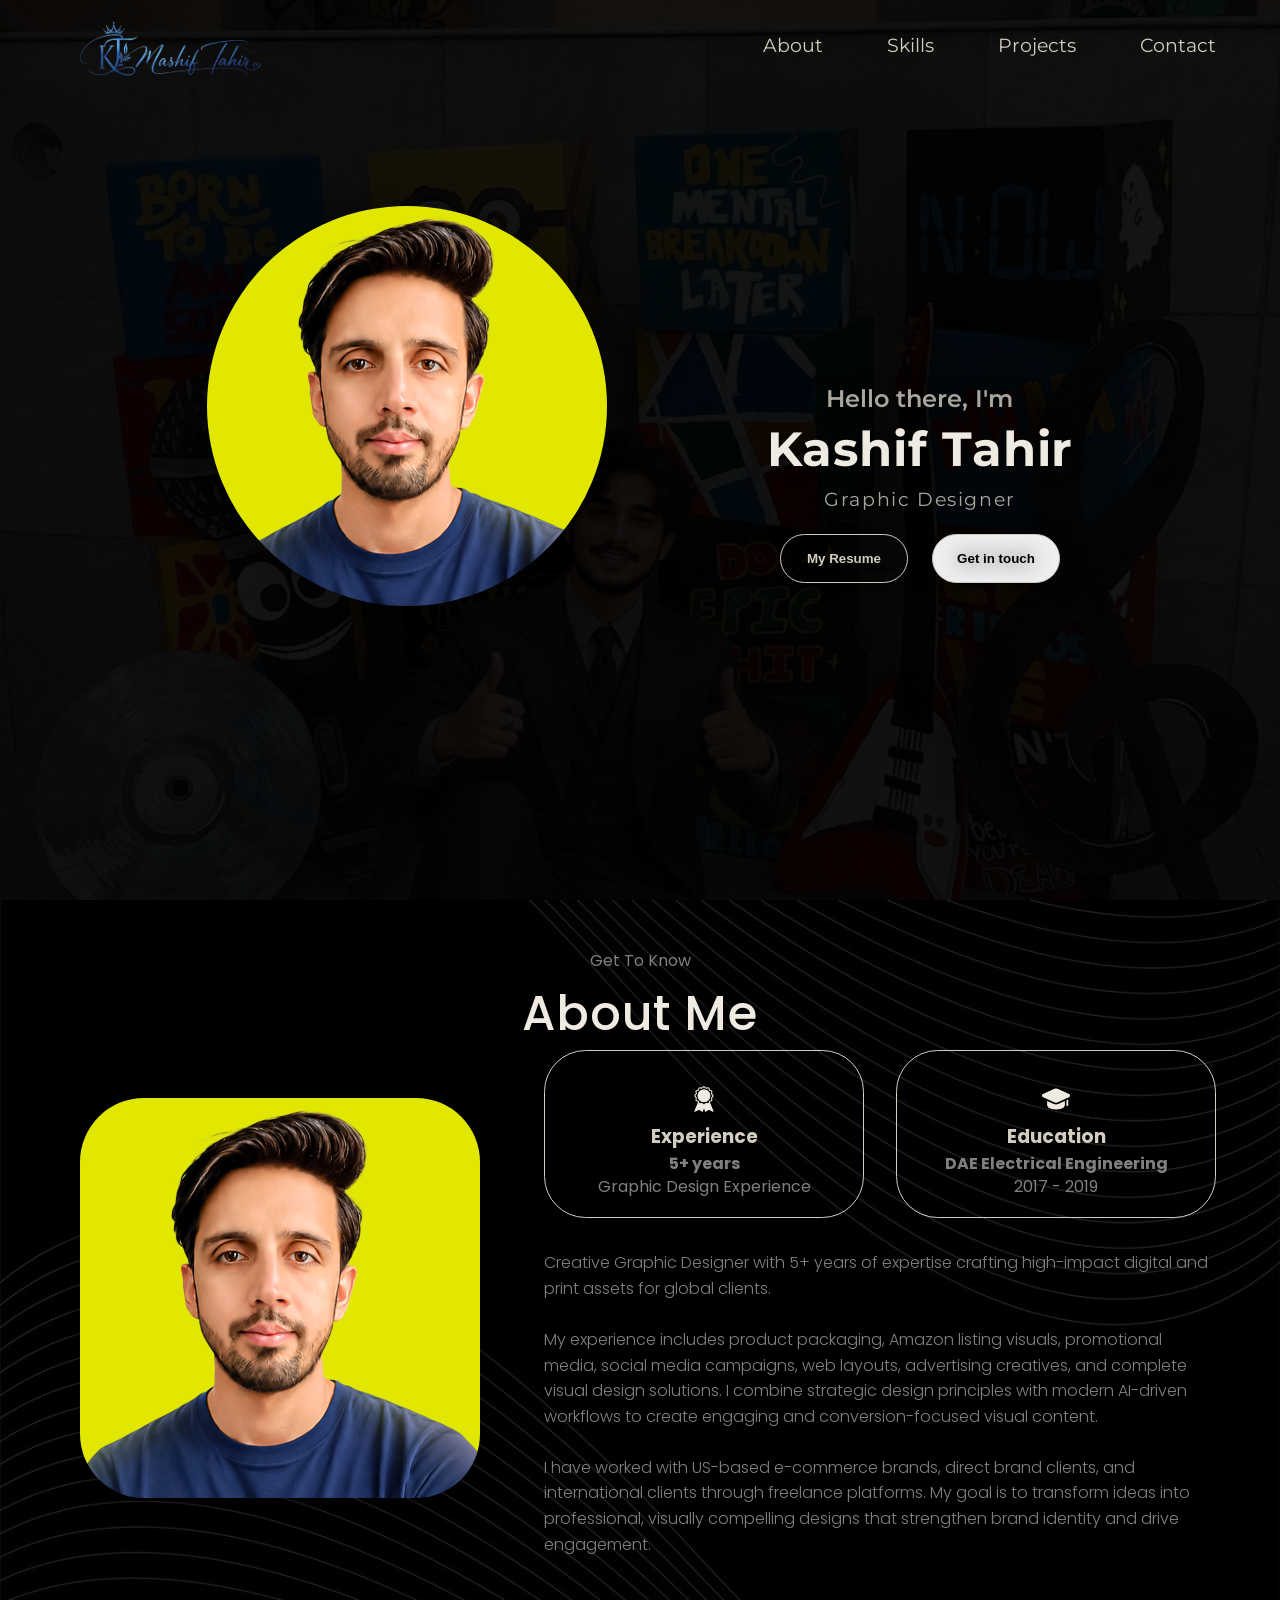
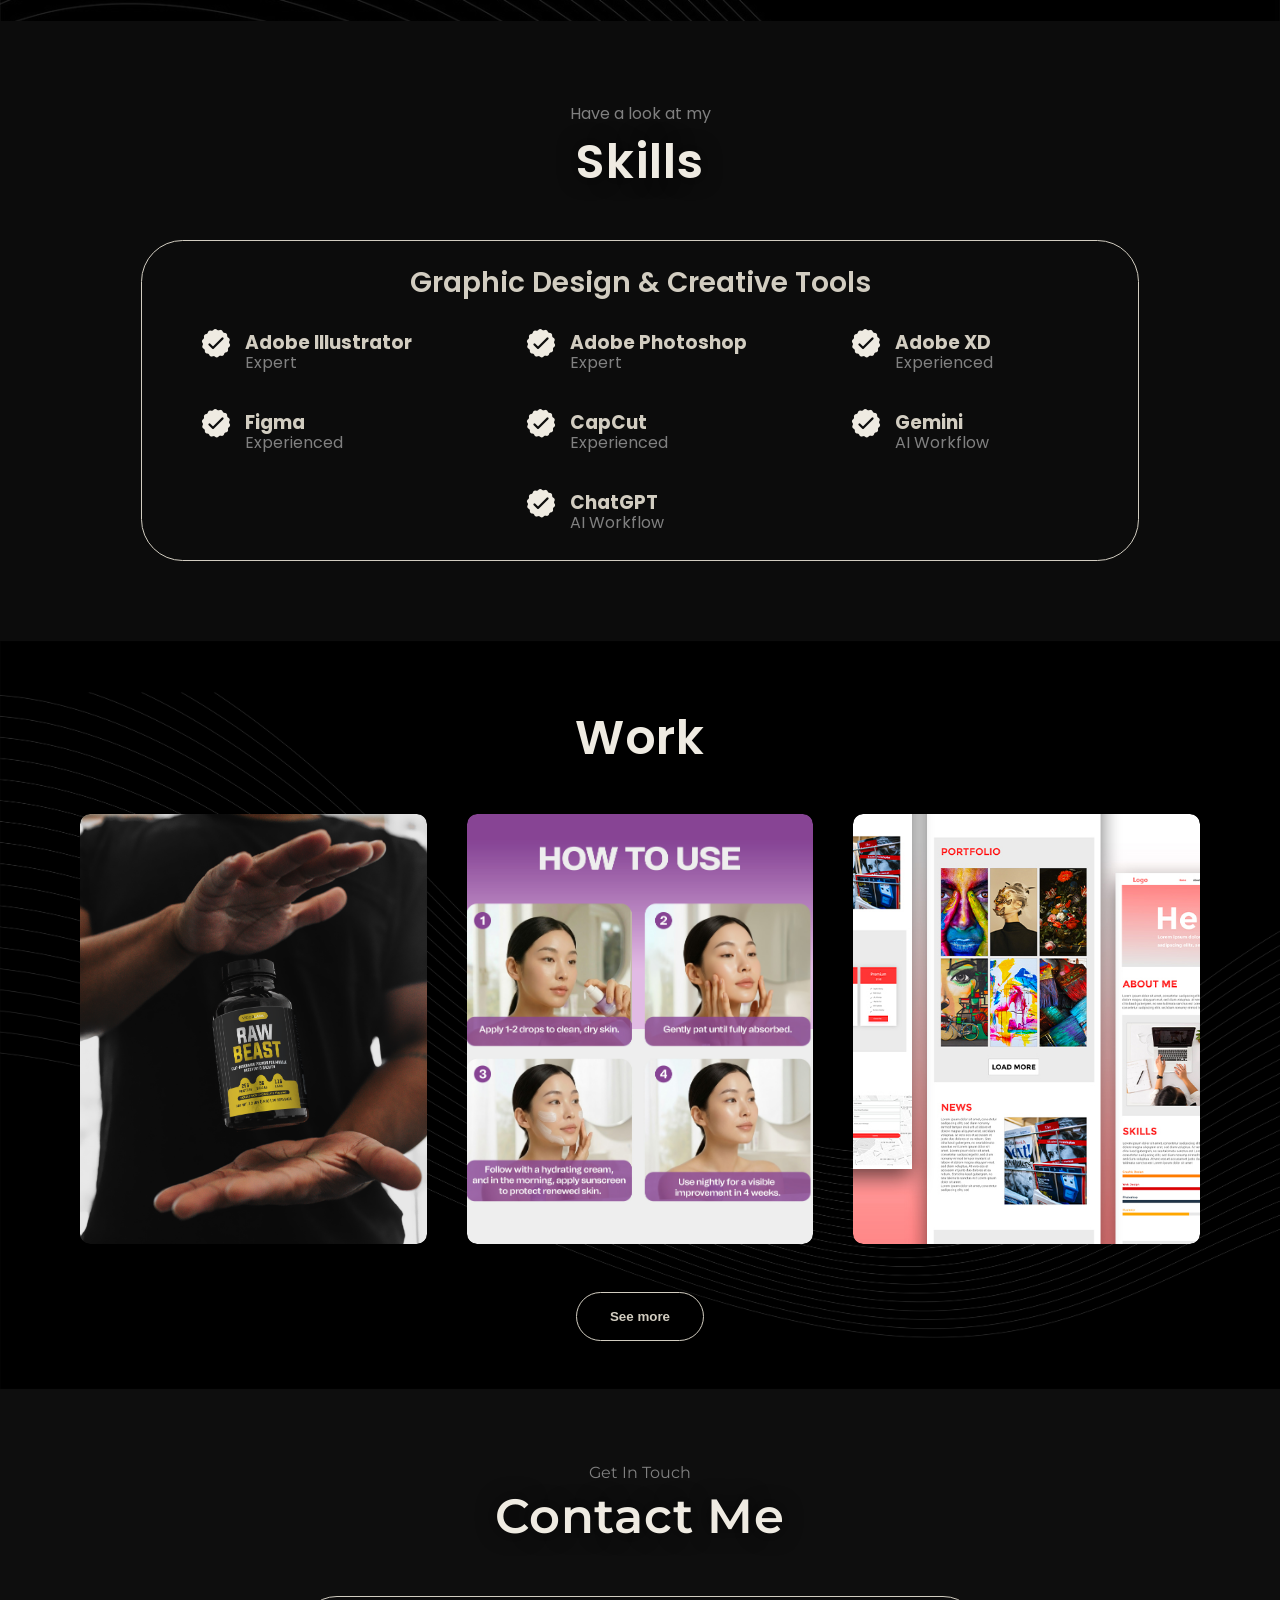
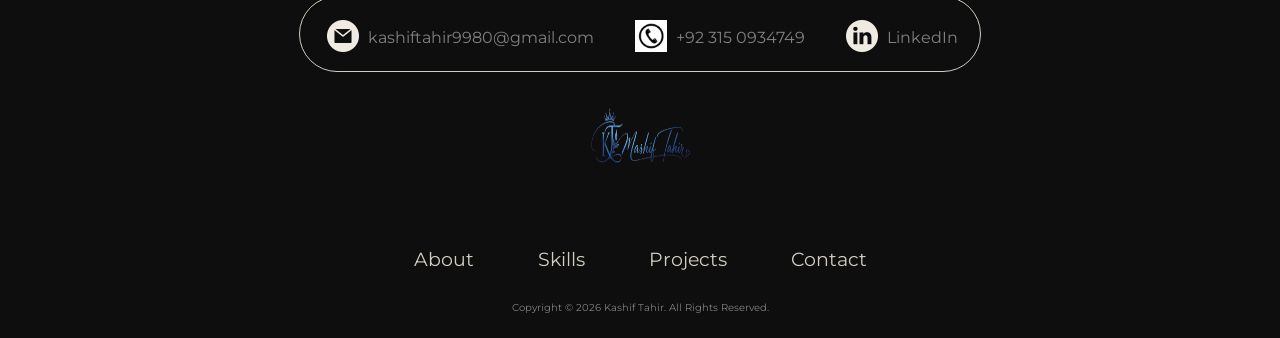
==== commit 52fef784: "sdf" ====
--- a/index.html
+++ b/index.html
@@ -1,11 +1,10 @@
-
 <!DOCTYPE html>
 <html lang="en">
 
 <head>
     <meta charset="UTF-8">
     <meta name="viewport" content="width=device-width, initial-scale=1.0">
-    <title>Shiza Naeem - Portfolio</title>
+    <title>Kashif Tahir - Graphic Designer</title>
     <link rel="stylesheet" href="style.css">
     <link rel="stylesheet" href="mediaqueries.css">
 </head>
@@ -14,18 +13,18 @@
 
     <div class="intro">
         <h1 class="logo-header">
+            <span class="intro-logo">K</span>
+            <span class="intro-logo">A</span>
             <span class="intro-logo">S</span>
             <span class="intro-logo">H</span>
             <span class="intro-logo">I</span>
-            <span class="intro-logo">Z</span>
-            <span class="intro-logo">A</span>
-            <span class="intro-logo">N</span>
+            <span class="intro-logo">F</span>
         </h1>
     </div>
 
     <nav id="desktop-nav" class="bgcolor">
         <div class="logo">
-            <img src="./Assets/logo.png" alt="Shiza Naeem" onclick="location.href='./#profile'">
+            <img src="./Assets/logo.png" alt="Kashif Tahir" onclick="location.href='./#profile'">
         </div>
 
         <div>
@@ -39,7 +38,7 @@
     </nav>
 
     <nav id="hamburger-nav">
-        <div class="logo">Shiza Naeem</div>
+        <div class="logo">Kashif Tahir</div>
 
         <div class="hamburger-menu">
             <div class="hamburger-icon" onclick="togglemenu()">
@@ -63,7 +62,7 @@
         <div class="section__pic-container">
             <img class="home-pic"
                 src="./Assets/hero.jpeg"
-                alt="Shiza Naeem Biotechnologist and Research Analyst">
+                alt="Kashif Tahir Graphic Designer">
         </div>
 
         <div class="section__text" class="show">
@@ -73,17 +72,17 @@
             </p>
 
             <h1 class="title">
-                Shiza Naeem
+                Kashif Tahir
             </h1>
 
             <p class="section__text__p2">
-                Biotechnologist & Research Analyst
+                Graphic Designer
             </p>
 
             <div class="btn-container">
 
                 <button class="btn btn-color-2"
-                    onclick="window.open('./Assets/SHIZA-NAEEM-resume.pdf')">
+                    onclick="window.open('./Assets/KASHIF-TAHIR-resume.pdf')">
                     My Resume
                 </button>
 
@@ -98,7 +97,6 @@
     </section>
 
 
-
     <!-- About -->
     <section id="about">
 
@@ -114,7 +112,7 @@
 
             <div class="section__pic-container">
                 <img src="./Assets/hero.jpeg"
-                    alt="Shiza Naeem Profile Picture"
+                    alt="Kashif Tahir Profile Picture"
                     class="about-pic">
             </div>
 
@@ -135,11 +133,10 @@
 
                         <p>
                             <b>5+ years</b><br>
-                            Research & Academic Experience
+                            Graphic Design Experience
                         </p>
 
                     </div>
-
 
 
                     <!-- Education -->
@@ -154,44 +151,39 @@
                         </h3>
 
                         <p>
-                            <b>MPhil Biotechnology</b><br>
-                            2025 - 2026
+                            <b>DAE Electrical Engineering</b><br>
+                            2017 - 2019
                         </p>
 
                     </div>
 
                 </div>
-
 
 
                 <!-- About Description -->
                 <div class="text-container">
 
                     <p>
-                        A highly motivated and research-driven biotechnology
-                        professional with expertise in molecular biology,
-                        public health, nanotechnology, laboratory research,
-                        and sustainable material applications.
+                        Creative Graphic Designer with 5+ years of expertise
+                        crafting high-impact digital and print assets for
+                        global clients.
 
                         <br><br>
 
-                        My professional experience includes research analysis,
-                        scientific writing, publication writing, laboratory
-                        management, academic supervision, curriculum
-                        development, and biotechnology research. I have worked
-                        on multidisciplinary projects involving nanoparticles,
-                        antimicrobial testing, biochemical analysis, and
-                        sustainable material synthesis.
+                        My experience includes product packaging, Amazon
+                        listing visuals, promotional media, social media
+                        campaigns, web layouts, advertising creatives, and
+                        complete visual design solutions. I combine strategic
+                        design principles with modern AI-driven workflows to
+                        create engaging and conversion-focused visual content.
 
                         <br><br>
 
-                        I am also experienced in academic and publication
-                        writing, including research papers, literature reviews,
-                        thesis work, reports, e-books, assignments, and
-                        SEO-focused scientific content. My goal is to contribute
-                        to meaningful research while supporting academic
-                        excellence through evidence-based work and effective
-                        scientific communication.
+                        I have worked with US-based e-commerce brands,
+                        direct brand clients, and international clients through
+                        freelance platforms. My goal is to transform ideas into
+                        professional, visually compelling designs that strengthen
+                        brand identity and drive engagement.
 
                     </p>
 
@@ -202,7 +194,6 @@
         </div>
 
     </section>
-
 
 
     <!-- Skills -->
@@ -221,7 +212,7 @@
             <div class="sk-details-container">
 
                 <h2 class="skills-subtitle">
-                    Biotechnology & Research
+                    Graphic Design & Creative Tools
                 </h2>
 
                 <div class="article-container">
@@ -232,86 +223,80 @@
                             class="icon">
 
                         <div>
-                            <h3>Molecular Biology</h3>
+                            <h3>Adobe Illustrator</h3>
+                            <p>Expert</p>
+                        </div>
+                    </article>
+
+
+                    <article>
+                        <img src="./Assets/checkmark.png"
+                            alt="skills checkmark"
+                            class="icon">
+
+                        <div>
+                            <h3>Adobe Photoshop</h3>
+                            <p>Expert</p>
+                        </div>
+                    </article>
+
+
+                    <article>
+                        <img src="./Assets/checkmark.png"
+                            alt="skills checkmark"
+                            class="icon">
+
+                        <div>
+                            <h3>Adobe XD</h3>
                             <p>Experienced</p>
                         </div>
                     </article>
 
 
-
-                    <article>
-                        <img src="./Assets/checkmark.png"
-                            alt="skills checkmark"
-                            class="icon">
-
-                        <div>
-                            <h3>Nanotechnology</h3>
+                    <article>
+                        <img src="./Assets/checkmark.png"
+                            alt="skills checkmark"
+                            class="icon">
+
+                        <div>
+                            <h3>Figma</h3>
                             <p>Experienced</p>
                         </div>
                     </article>
 
 
-
-                    <article>
-                        <img src="./Assets/checkmark.png"
-                            alt="skills checkmark"
-                            class="icon">
-
-                        <div>
-                            <h3>Lab Management</h3>
+                    <article>
+                        <img src="./Assets/checkmark.png"
+                            alt="skills checkmark"
+                            class="icon">
+
+                        <div>
+                            <h3>CapCut</h3>
                             <p>Experienced</p>
                         </div>
                     </article>
 
 
-
-                    <article>
-                        <img src="./Assets/checkmark.png"
-                            alt="skills checkmark"
-                            class="icon">
-
-                        <div>
-                            <h3>Chromatography</h3>
-                            <p>Experienced</p>
-                        </div>
-                    </article>
-
-
-
-                    <article>
-                        <img src="./Assets/checkmark.png"
-                            alt="skills checkmark"
-                            class="icon">
-
-                        <div>
-                            <h3>Spectroscopy</h3>
-                            <p>Experienced</p>
-                        </div>
-                    </article>
-
-
-
-                    <article>
-                        <img src="./Assets/checkmark.png"
-                            alt="skills checkmark"
-                            class="icon">
-
-                        <div>
-                            <h3>Green Chemistry</h3>
-                            <p>Experienced</p>
-                        </div>
-                    </article>
-
-
-
-                    <article>
-                        <img src="./Assets/checkmark.png"
-                            alt="skills checkmark"
-                            class="icon">
-
-                        <div>
-                            <h3>Scientific Writing</h3>
-                            <p>Experienced</p>
+                    <article>
+                        <img src="./Assets/checkmark.png"
+                            alt="skills checkmark"
+                            class="icon">
+
+                        <div>
+                            <h3>Gemini</h3>
+                            <p>AI Workflow</p>
+                        </div>
+                    </article>
+
+
+                    <article>
+                        <img src="./Assets/checkmark.png"
+                            alt="skills checkmark"
+                            class="icon">
+
+                        <div>
+                            <h3>ChatGPT</h3>
+                            <p>AI Workflow</p>
                         </div>
                     </article>
 
@@ -322,7 +307,6 @@
         </div>
 
     </section>
-
 
 
     <!-- Projects / Work -->
@@ -352,7 +336,6 @@
             </a>
 
 
-
             <a href="./Assets/work12.jpeg">
                 <div class="work">
 
@@ -367,15 +350,14 @@
             </a>
 
 
-
             <a href="./Assets/work3.jpeg">
                 <div class="work">
 
                     <img src="./Assets/work3.jpeg"
-                        alt="Social Media Creative">
+                        alt="Amazon & E-Commerce Design">
 
                     <div class="layer">
-                        <h3>Social Media Creative</h3>
+                        <h3>Amazon & E-Commerce Design</h3>
                     </div>
 
                 </div>
@@ -392,7 +374,6 @@
     </section>
 
 
-
     <!-- Contact -->
     <section id="contact">
 
@@ -407,51 +388,48 @@
         </h1>
 
 
-
         <div class="contact-info-upper-container">
 
             <!-- Email -->
             <div class="contact-info-container">
 
-                <a href="mailto:Naeemwahab13@gmail.com">
+                <a href="mailto:kashiftahir9980@gmail.com">
 
                     <img src="./Assets/email.png"
                         alt="Email icon"
                         class="icon contact-icon">
 
                     <p>
-                        Naeemwahab13@gmail.com
+                        kashiftahir9980@gmail.com
                     </p>
 
                 </a>
 
             </div>
-
 
 
             <!-- Phone -->
             <div class="contact-info-container">
 
-                <a href="tel:+923121092692">
+                <a href="tel:+923150934749">
 
                     <img src="./Assets/phone.png"
                         alt="Phone icon"
                         class="icon contact-icon">
 
                     <p>
-                        +92 312 1092692
+                        +92 315 0934749
                     </p>
 
                 </a>
 
             </div>
-
 
 
             <!-- LinkedIn -->
             <div class="contact-info-container">
 
-                <a href="#"
+                <a href="https://www.linkedin.com/in/kashif-tahir"
                     target="_blank">
 
                     <img src="./Assets/linkedin.png"
@@ -469,17 +447,15 @@
         </div>
 
 
-
         <div class="logo">
 
             <img src="./Assets/logo.png"
-                alt="Shiza Naeem"
+                alt="Kashif Tahir"
                 onclick="location.href='./#profile'">
 
         </div>
 
     </section>
-
 
 
     <!-- Footer -->
@@ -524,16 +500,15 @@
         <br>
 
         <p>
-            Copyright &#169; 2026 Shiza Naeem.
+            Copyright &#169; 2026 Kashif Tahir.
             All Rights Reserved.
         </p>
 
     </footer>
 
 
-
     <script defer src="script.js"></script>
 
 </body>
 
-</html>
+</html>
